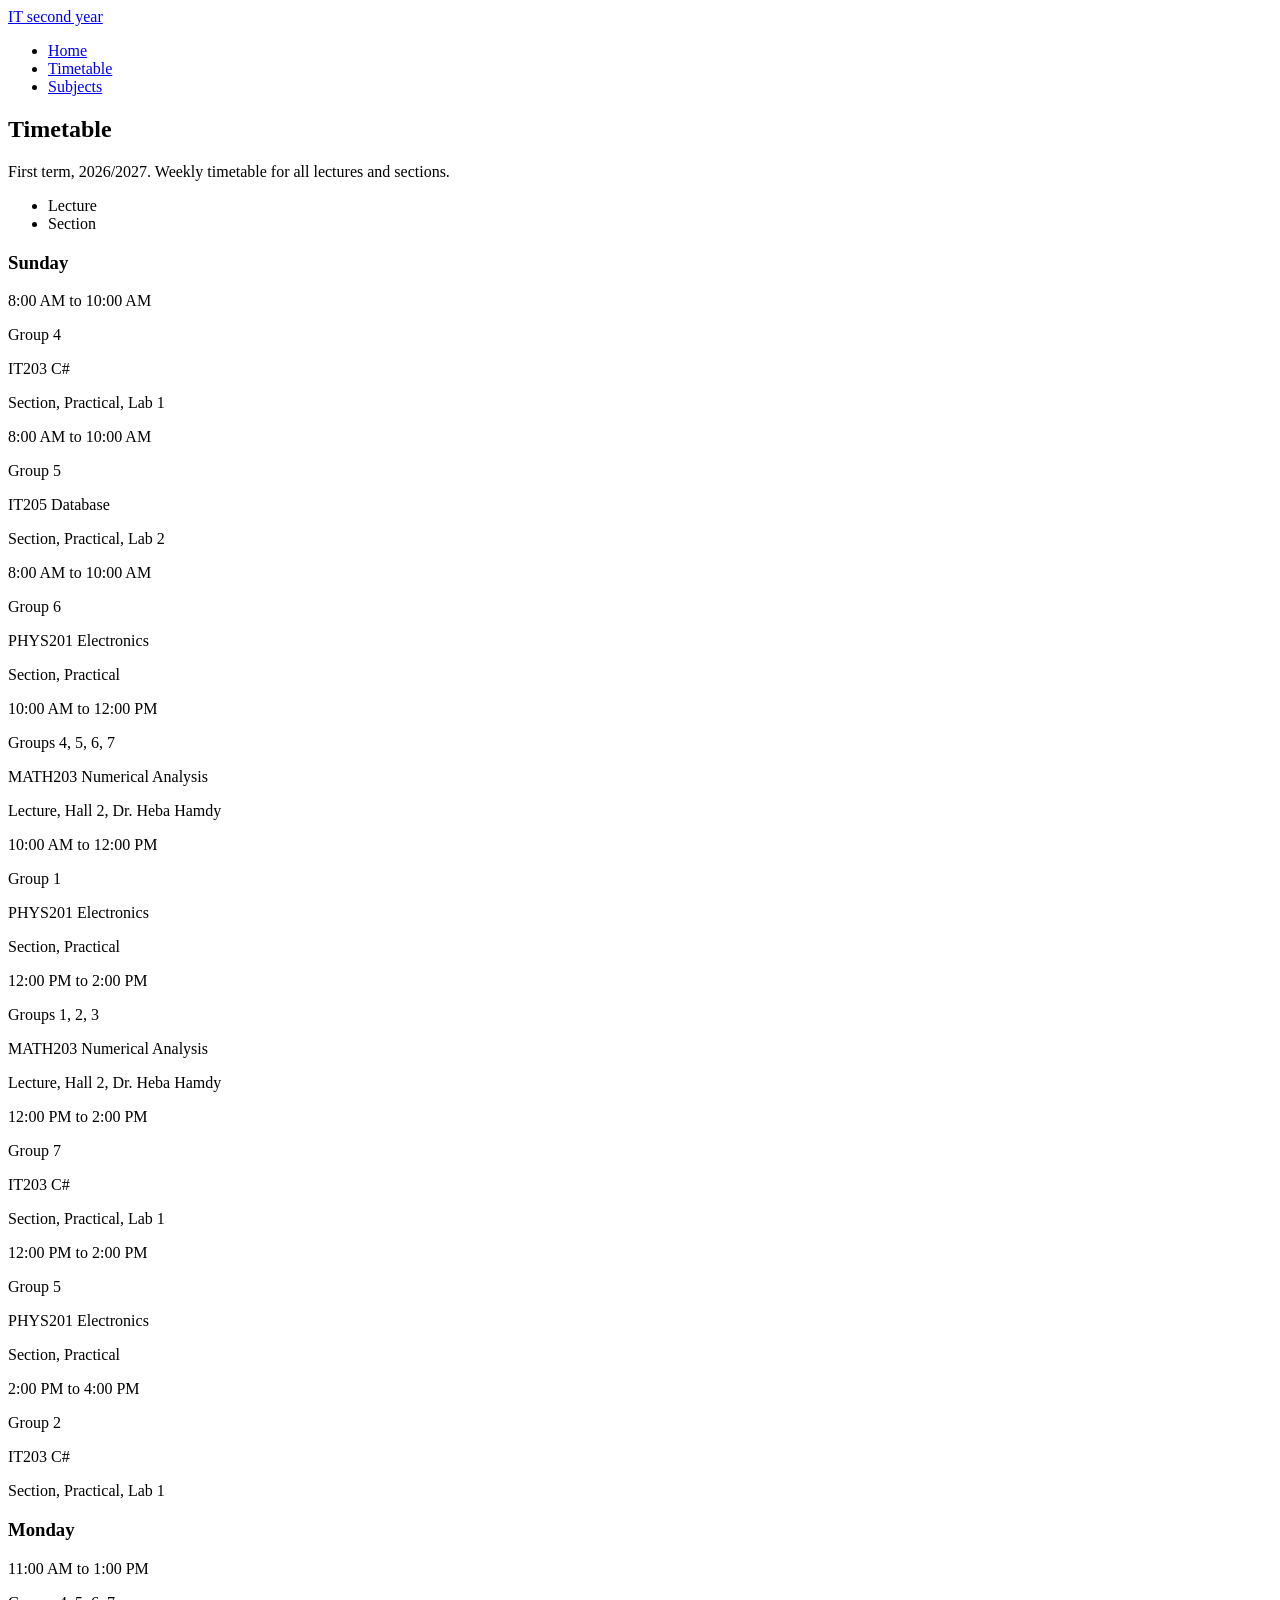
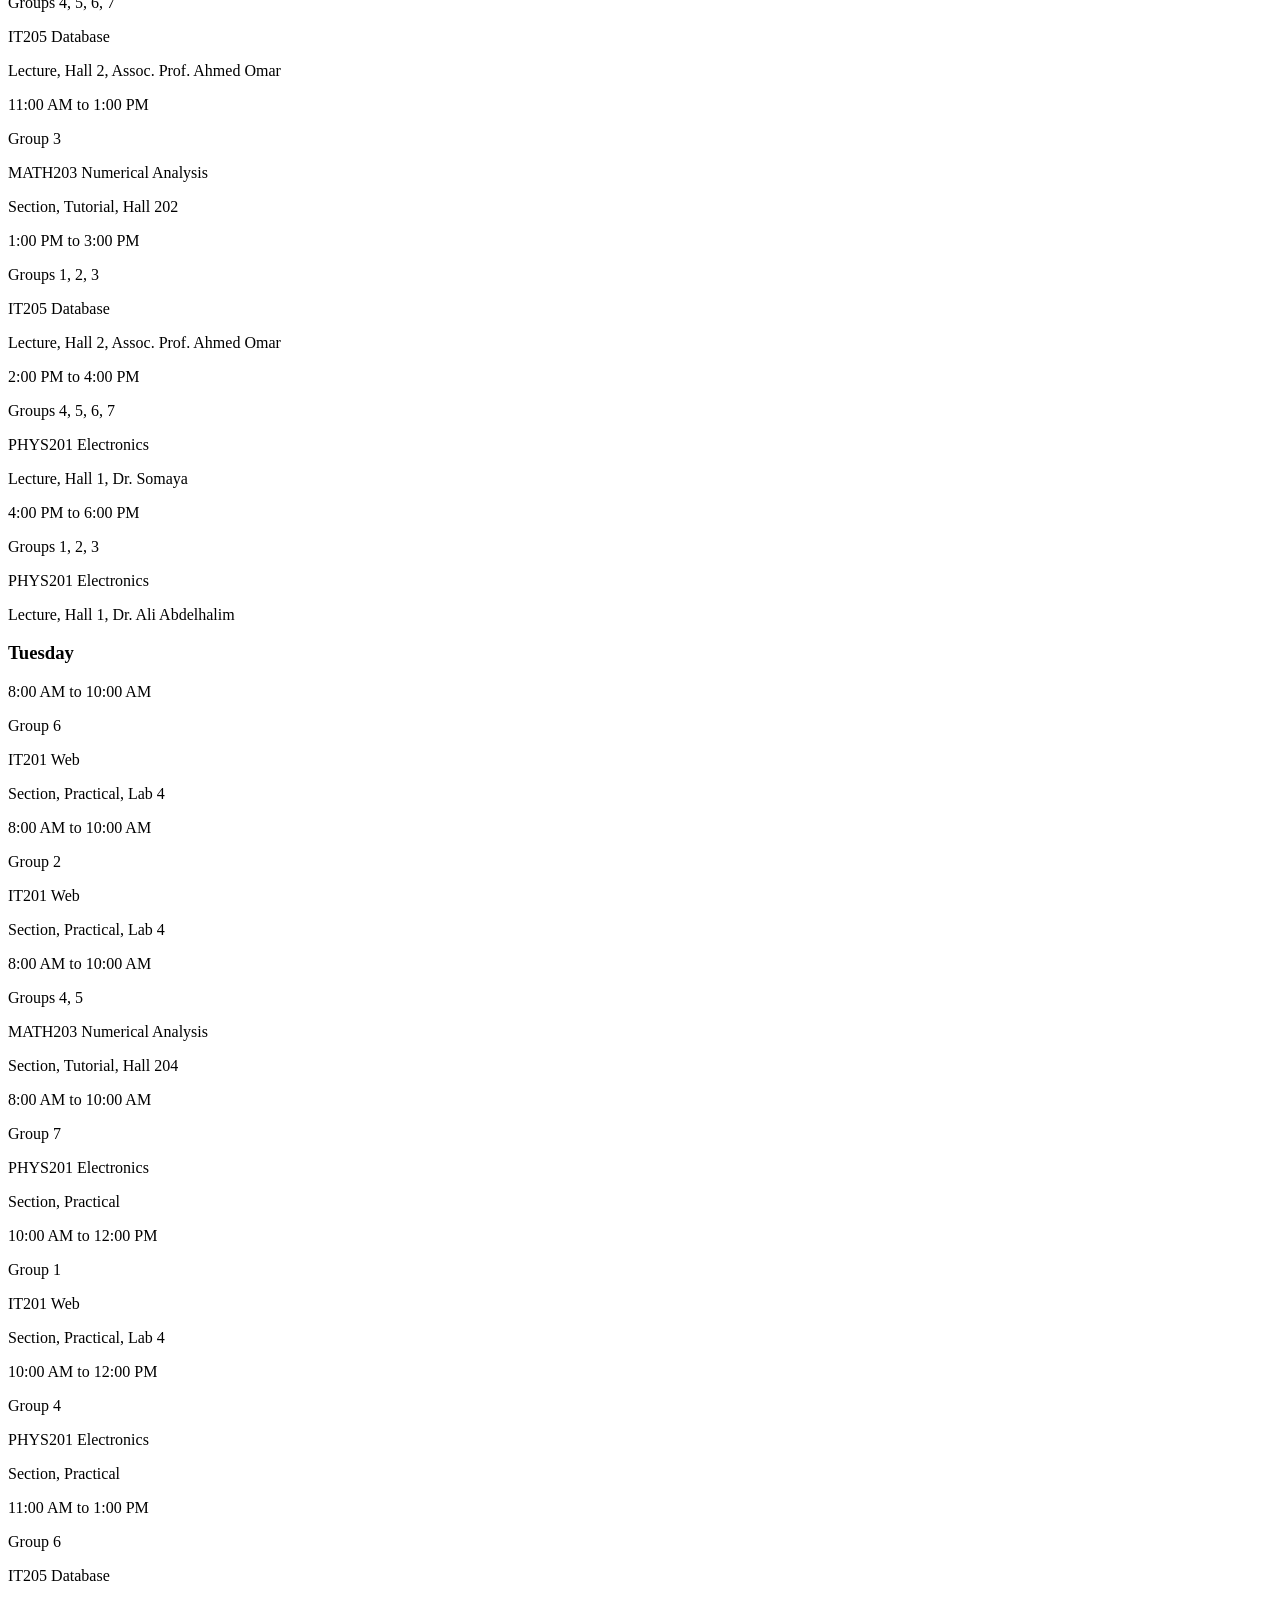
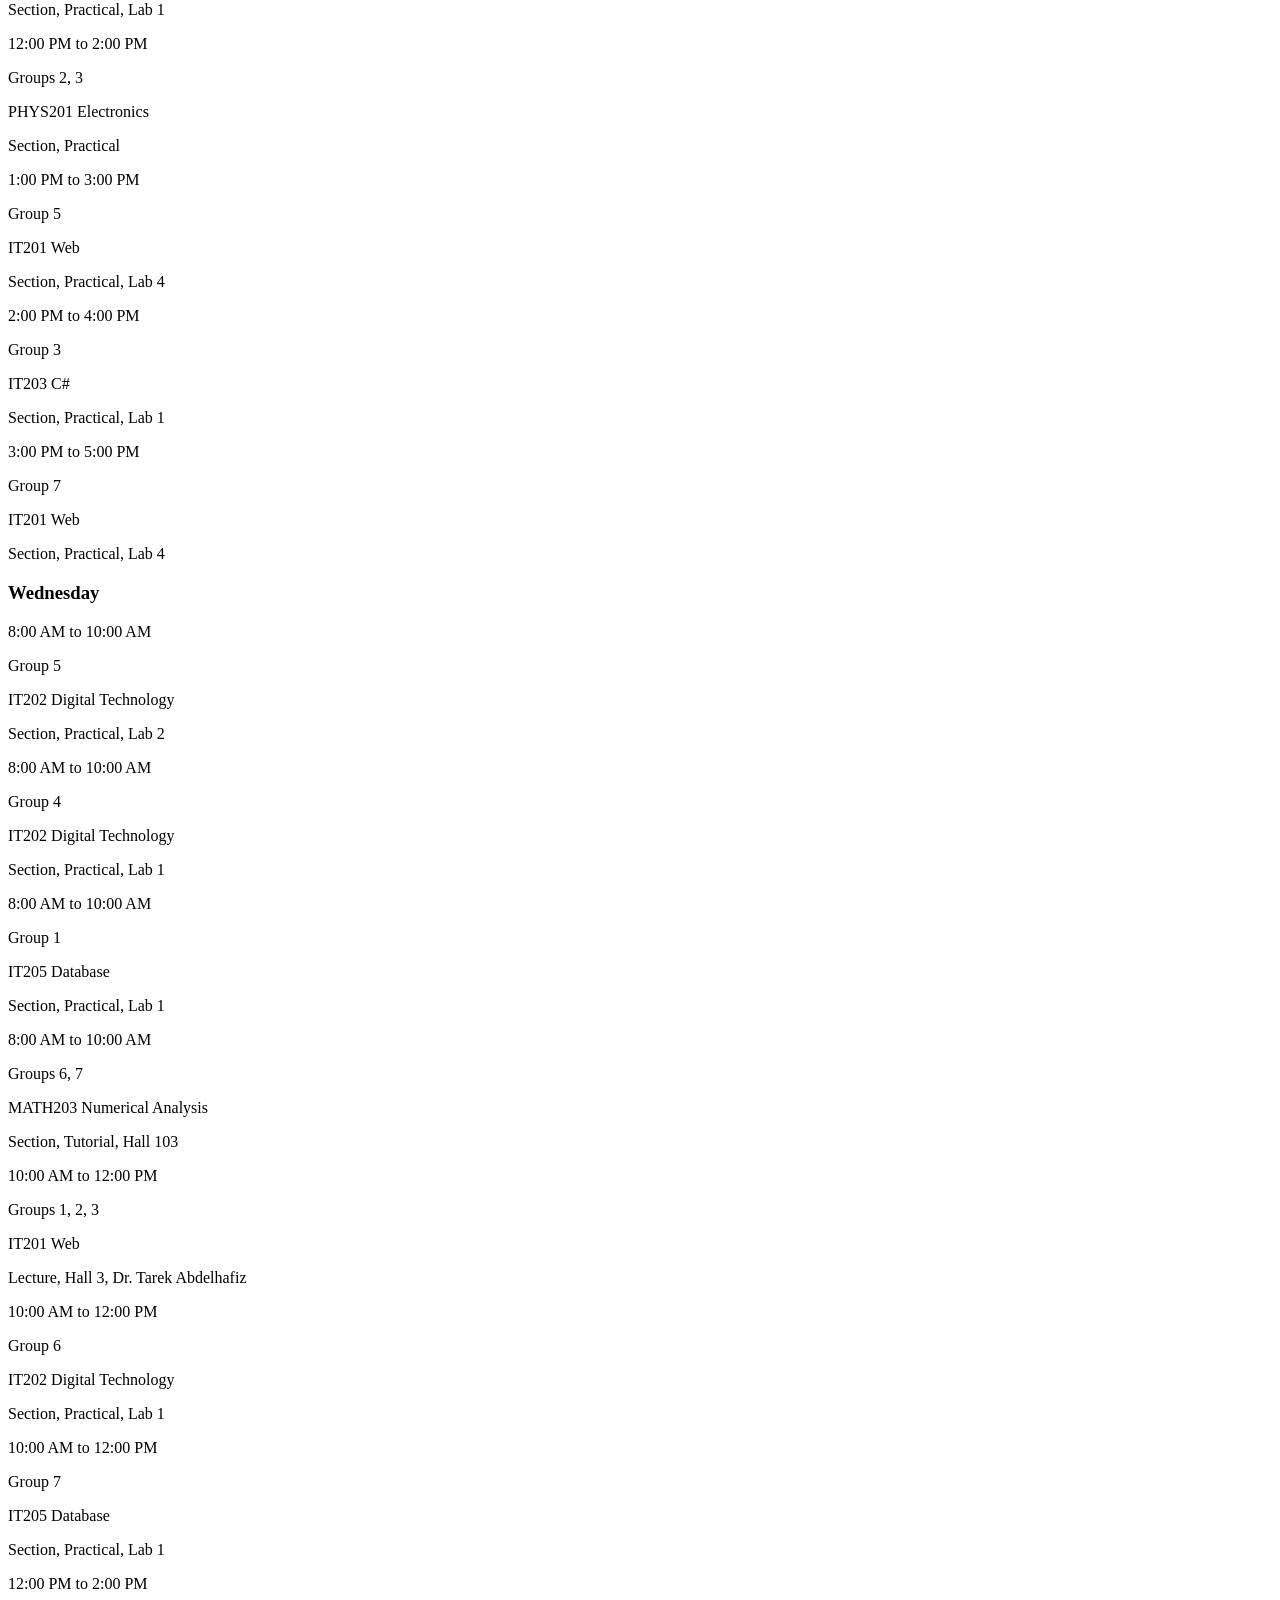
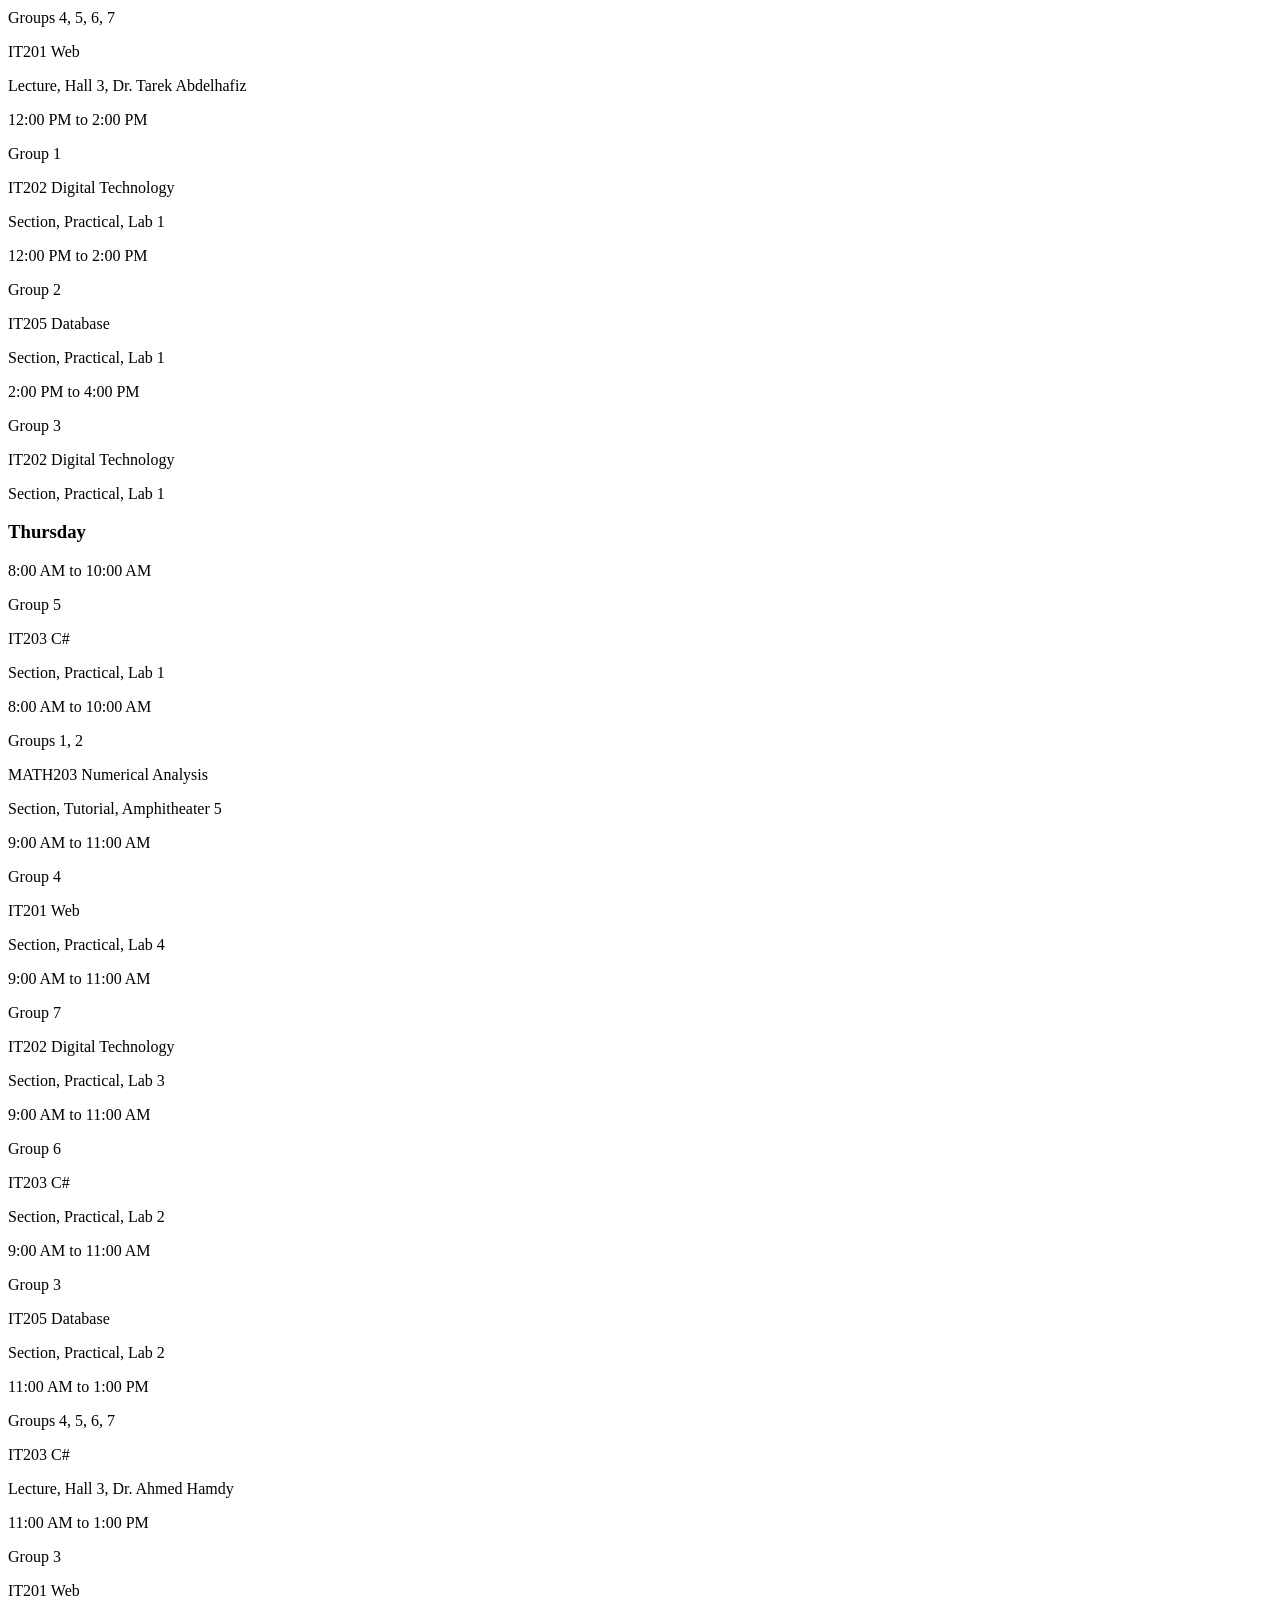
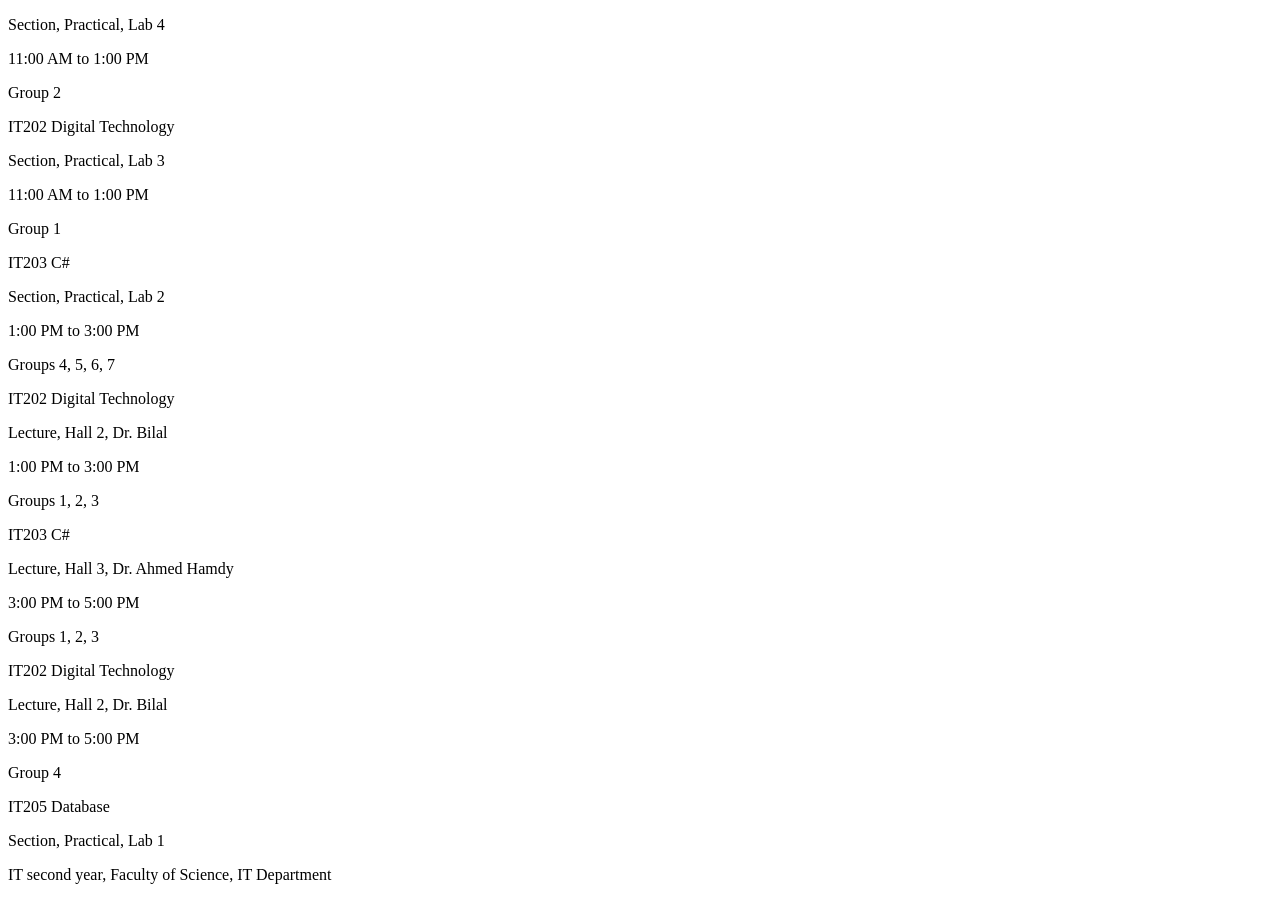
==== timetable.html @ 652604a3 "Add files via upload" ====
<!DOCTYPE html>
<html lang="en">

<head>
    <meta charset="UTF-8">
    <meta name="viewport" content="width=device-width, initial-scale=1.0">
    <title>Timetable | IT second year</title>

    <link rel="preconnect" href="https://fonts.googleapis.com">
    <link rel="preconnect" href="https://fonts.gstatic.com" crossorigin>
    <link href="https://fonts.googleapis.com/css2?family=Inter:wght@400;500&family=Poppins:wght@500;600&display=swap"
        rel="stylesheet">

    <link rel="stylesheet" href="css/style.css">
    <link rel="stylesheet" href="css/timetable.css">
</head>

<body>

    <header class="site-header">
        <div class="container header-inner">
            <a class="site-name" href="index.html">IT second year</a>
            <nav aria-label="Main">
                <ul class="nav-list">
                    <li><a href="index.html">Home</a></li>
                    <li><a href="timetable.html">Timetable</a></li>
                    <li><a href="index.html#subjects">Subjects</a></li>
                </ul>
            </nav>
        </div>
    </header>

    <main>

        <section class="section picker-section">
            <div class="container">
                <h1>Timetable</h1>
                <p>First term, 2026/2027. Weekly timetable for all lectures and sections.</p>

                <ul class="legend">
                    <li><span class="swatch kind-lecture"></span>Lecture</li>
                    <li><span class="swatch kind-section"></span>Section</li>
                </ul>
            </div>
        </section>

        <section class="section timetable-days">
            <div class="container">

                <div class="day">
                    <h3>Sunday</h3>
                    <div class="card-list">
                        <article class="class-card kind-section">
                            <div class="card-header">
                                <p class="card-time">8:00 AM to 10:00 AM</p>
                                <span class="card-group">Group 4</span>
                            </div>
                            <p class="card-title">IT203 C#</p>
                            <p class="card-meta">Section, Practical, Lab 1</p>
                        </article>
                        <article class="class-card kind-section">
                            <div class="card-header">
                                <p class="card-time">8:00 AM to 10:00 AM</p>
                                <span class="card-group">Group 5</span>
                            </div>
                            <p class="card-title">IT205 Database</p>
                            <p class="card-meta">Section, Practical, Lab 2</p>
                        </article>
                        <article class="class-card kind-section">
                            <div class="card-header">
                                <p class="card-time">8:00 AM to 10:00 AM</p>
                                <span class="card-group">Group 6</span>
                            </div>
                            <p class="card-title">PHYS201 Electronics</p>
                            <p class="card-meta">Section, Practical</p>
                        </article>
                        <article class="class-card kind-lecture">
                            <div class="card-header">
                                <p class="card-time">10:00 AM to 12:00 PM</p>
                                <span class="card-group">Groups 4, 5, 6, 7</span>
                            </div>
                            <p class="card-title">MATH203 Numerical Analysis</p>
                            <p class="card-meta">Lecture, Hall 2, Dr. Heba Hamdy</p>
                        </article>
                        <article class="class-card kind-section">
                            <div class="card-header">
                                <p class="card-time">10:00 AM to 12:00 PM</p>
                                <span class="card-group">Group 1</span>
                            </div>
                            <p class="card-title">PHYS201 Electronics</p>
                            <p class="card-meta">Section, Practical</p>
                        </article>
                        <article class="class-card kind-lecture">
                            <div class="card-header">
                                <p class="card-time">12:00 PM to 2:00 PM</p>
                                <span class="card-group">Groups 1, 2, 3</span>
                            </div>
                            <p class="card-title">MATH203 Numerical Analysis</p>
                            <p class="card-meta">Lecture, Hall 2, Dr. Heba Hamdy</p>
                        </article>
                        <article class="class-card kind-section">
                            <div class="card-header">
                                <p class="card-time">12:00 PM to 2:00 PM</p>
                                <span class="card-group">Group 7</span>
                            </div>
                            <p class="card-title">IT203 C#</p>
                            <p class="card-meta">Section, Practical, Lab 1</p>
                        </article>
                        <article class="class-card kind-section">
                            <div class="card-header">
                                <p class="card-time">12:00 PM to 2:00 PM</p>
                                <span class="card-group">Group 5</span>
                            </div>
                            <p class="card-title">PHYS201 Electronics</p>
                            <p class="card-meta">Section, Practical</p>
                        </article>
                        <article class="class-card kind-section">
                            <div class="card-header">
                                <p class="card-time">2:00 PM to 4:00 PM</p>
                                <span class="card-group">Group 2</span>
                            </div>
                            <p class="card-title">IT203 C#</p>
                            <p class="card-meta">Section, Practical, Lab 1</p>
                        </article>
                    </div>
                </div>

                <div class="day">
                    <h3>Monday</h3>
                    <div class="card-list">
                        <article class="class-card kind-lecture">
                            <div class="card-header">
                                <p class="card-time">11:00 AM to 1:00 PM</p>
                                <span class="card-group">Groups 4, 5, 6, 7</span>
                            </div>
                            <p class="card-title">IT205 Database</p>
                            <p class="card-meta">Lecture, Hall 2, Assoc. Prof. Ahmed Omar</p>
                        </article>
                        <article class="class-card kind-section">
                            <div class="card-header">
                                <p class="card-time">11:00 AM to 1:00 PM</p>
                                <span class="card-group">Group 3</span>
                            </div>
                            <p class="card-title">MATH203 Numerical Analysis</p>
                            <p class="card-meta">Section, Tutorial, Hall 202</p>
                        </article>
                        <article class="class-card kind-lecture">
                            <div class="card-header">
                                <p class="card-time">1:00 PM to 3:00 PM</p>
                                <span class="card-group">Groups 1, 2, 3</span>
                            </div>
                            <p class="card-title">IT205 Database</p>
                            <p class="card-meta">Lecture, Hall 2, Assoc. Prof. Ahmed Omar</p>
                        </article>
                        <article class="class-card kind-lecture">
                            <div class="card-header">
                                <p class="card-time">2:00 PM to 4:00 PM</p>
                                <span class="card-group">Groups 4, 5, 6, 7</span>
                            </div>
                            <p class="card-title">PHYS201 Electronics</p>
                            <p class="card-meta">Lecture, Hall 1, Dr. Somaya</p>
                        </article>
                        <article class="class-card kind-lecture">
                            <div class="card-header">
                                <p class="card-time">4:00 PM to 6:00 PM</p>
                                <span class="card-group">Groups 1, 2, 3</span>
                            </div>
                            <p class="card-title">PHYS201 Electronics</p>
                            <p class="card-meta">Lecture, Hall 1, Dr. Ali Abdelhalim</p>
                        </article>
                    </div>
                </div>

                <div class="day">
                    <h3>Tuesday</h3>
                    <div class="card-list">
                        <article class="class-card kind-section">
                            <div class="card-header">
                                <p class="card-time">8:00 AM to 10:00 AM</p>
                                <span class="card-group">Group 6</span>
                            </div>
                            <p class="card-title">IT201 Web</p>
                            <p class="card-meta">Section, Practical, Lab 4</p>
                        </article>
                        <article class="class-card kind-section">
                            <div class="card-header">
                                <p class="card-time">8:00 AM to 10:00 AM</p>
                                <span class="card-group">Group 2</span>
                            </div>
                            <p class="card-title">IT201 Web</p>
                            <p class="card-meta">Section, Practical, Lab 4</p>
                        </article>
                        <article class="class-card kind-section">
                            <div class="card-header">
                                <p class="card-time">8:00 AM to 10:00 AM</p>
                                <span class="card-group">Groups 4, 5</span>
                            </div>
                            <p class="card-title">MATH203 Numerical Analysis</p>
                            <p class="card-meta">Section, Tutorial, Hall 204</p>
                        </article>
                        <article class="class-card kind-section">
                            <div class="card-header">
                                <p class="card-time">8:00 AM to 10:00 AM</p>
                                <span class="card-group">Group 7</span>
                            </div>
                            <p class="card-title">PHYS201 Electronics</p>
                            <p class="card-meta">Section, Practical</p>
                        </article>
                        <article class="class-card kind-section">
                            <div class="card-header">
                                <p class="card-time">10:00 AM to 12:00 PM</p>
                                <span class="card-group">Group 1</span>
                            </div>
                            <p class="card-title">IT201 Web</p>
                            <p class="card-meta">Section, Practical, Lab 4</p>
                        </article>
                        <article class="class-card kind-section">
                            <div class="card-header">
                                <p class="card-time">10:00 AM to 12:00 PM</p>
                                <span class="card-group">Group 4</span>
                            </div>
                            <p class="card-title">PHYS201 Electronics</p>
                            <p class="card-meta">Section, Practical</p>
                        </article>
                        <article class="class-card kind-section">
                            <div class="card-header">
                                <p class="card-time">11:00 AM to 1:00 PM</p>
                                <span class="card-group">Group 6</span>
                            </div>
                            <p class="card-title">IT205 Database</p>
                            <p class="card-meta">Section, Practical, Lab 1</p>
                        </article>
                        <article class="class-card kind-section">
                            <div class="card-header">
                                <p class="card-time">12:00 PM to 2:00 PM</p>
                                <span class="card-group">Groups 2, 3</span>
                            </div>
                            <p class="card-title">PHYS201 Electronics</p>
                            <p class="card-meta">Section, Practical</p>
                        </article>
                        <article class="class-card kind-section">
                            <div class="card-header">
                                <p class="card-time">1:00 PM to 3:00 PM</p>
                                <span class="card-group">Group 5</span>
                            </div>
                            <p class="card-title">IT201 Web</p>
                            <p class="card-meta">Section, Practical, Lab 4</p>
                        </article>
                        <article class="class-card kind-section">
                            <div class="card-header">
                                <p class="card-time">2:00 PM to 4:00 PM</p>
                                <span class="card-group">Group 3</span>
                            </div>
                            <p class="card-title">IT203 C#</p>
                            <p class="card-meta">Section, Practical, Lab 1</p>
                        </article>
                        <article class="class-card kind-section">
                            <div class="card-header">
                                <p class="card-time">3:00 PM to 5:00 PM</p>
                                <span class="card-group">Group 7</span>
                            </div>
                            <p class="card-title">IT201 Web</p>
                            <p class="card-meta">Section, Practical, Lab 4</p>
                        </article>
                    </div>
                </div>

                <div class="day">
                    <h3>Wednesday</h3>
                    <div class="card-list">
                        <article class="class-card kind-section">
                            <div class="card-header">
                                <p class="card-time">8:00 AM to 10:00 AM</p>
                                <span class="card-group">Group 5</span>
                            </div>
                            <p class="card-title">IT202 Digital Technology</p>
                            <p class="card-meta">Section, Practical, Lab 2</p>
                        </article>
                        <article class="class-card kind-section">
                            <div class="card-header">
                                <p class="card-time">8:00 AM to 10:00 AM</p>
                                <span class="card-group">Group 4</span>
                            </div>
                            <p class="card-title">IT202 Digital Technology</p>
                            <p class="card-meta">Section, Practical, Lab 1</p>
                        </article>
                        <article class="class-card kind-section">
                            <div class="card-header">
                                <p class="card-time">8:00 AM to 10:00 AM</p>
                                <span class="card-group">Group 1</span>
                            </div>
                            <p class="card-title">IT205 Database</p>
                            <p class="card-meta">Section, Practical, Lab 1</p>
                        </article>
                        <article class="class-card kind-section">
                            <div class="card-header">
                                <p class="card-time">8:00 AM to 10:00 AM</p>
                                <span class="card-group">Groups 6, 7</span>
                            </div>
                            <p class="card-title">MATH203 Numerical Analysis</p>
                            <p class="card-meta">Section, Tutorial, Hall 103</p>
                        </article>
                        <article class="class-card kind-lecture">
                            <div class="card-header">
                                <p class="card-time">10:00 AM to 12:00 PM</p>
                                <span class="card-group">Groups 1, 2, 3</span>
                            </div>
                            <p class="card-title">IT201 Web</p>
                            <p class="card-meta">Lecture, Hall 3, Dr. Tarek Abdelhafiz</p>
                        </article>
                        <article class="class-card kind-section">
                            <div class="card-header">
                                <p class="card-time">10:00 AM to 12:00 PM</p>
                                <span class="card-group">Group 6</span>
                            </div>
                            <p class="card-title">IT202 Digital Technology</p>
                            <p class="card-meta">Section, Practical, Lab 1</p>
                        </article>
                        <article class="class-card kind-section">
                            <div class="card-header">
                                <p class="card-time">10:00 AM to 12:00 PM</p>
                                <span class="card-group">Group 7</span>
                            </div>
                            <p class="card-title">IT205 Database</p>
                            <p class="card-meta">Section, Practical, Lab 1</p>
                        </article>
                        <article class="class-card kind-lecture">
                            <div class="card-header">
                                <p class="card-time">12:00 PM to 2:00 PM</p>
                                <span class="card-group">Groups 4, 5, 6, 7</span>
                            </div>
                            <p class="card-title">IT201 Web</p>
                            <p class="card-meta">Lecture, Hall 3, Dr. Tarek Abdelhafiz</p>
                        </article>
                        <article class="class-card kind-section">
                            <div class="card-header">
                                <p class="card-time">12:00 PM to 2:00 PM</p>
                                <span class="card-group">Group 1</span>
                            </div>
                            <p class="card-title">IT202 Digital Technology</p>
                            <p class="card-meta">Section, Practical, Lab 1</p>
                        </article>
                        <article class="class-card kind-section">
                            <div class="card-header">
                                <p class="card-time">12:00 PM to 2:00 PM</p>
                                <span class="card-group">Group 2</span>
                            </div>
                            <p class="card-title">IT205 Database</p>
                            <p class="card-meta">Section, Practical, Lab 1</p>
                        </article>
                        <article class="class-card kind-section">
                            <div class="card-header">
                                <p class="card-time">2:00 PM to 4:00 PM</p>
                                <span class="card-group">Group 3</span>
                            </div>
                            <p class="card-title">IT202 Digital Technology</p>
                            <p class="card-meta">Section, Practical, Lab 1</p>
                        </article>
                    </div>
                </div>

                <div class="day">
                    <h3>Thursday</h3>
                    <div class="card-list">
                        <article class="class-card kind-section">
                            <div class="card-header">
                                <p class="card-time">8:00 AM to 10:00 AM</p>
                                <span class="card-group">Group 5</span>
                            </div>
                            <p class="card-title">IT203 C#</p>
                            <p class="card-meta">Section, Practical, Lab 1</p>
                        </article>
                        <article class="class-card kind-section">
                            <div class="card-header">
                                <p class="card-time">8:00 AM to 10:00 AM</p>
                                <span class="card-group">Groups 1, 2</span>
                            </div>
                            <p class="card-title">MATH203 Numerical Analysis</p>
                            <p class="card-meta">Section, Tutorial, Amphitheater 5</p>
                        </article>
                        <article class="class-card kind-section">
                            <div class="card-header">
                                <p class="card-time">9:00 AM to 11:00 AM</p>
                                <span class="card-group">Group 4</span>
                            </div>
                            <p class="card-title">IT201 Web</p>
                            <p class="card-meta">Section, Practical, Lab 4</p>
                        </article>
                        <article class="class-card kind-section">
                            <div class="card-header">
                                <p class="card-time">9:00 AM to 11:00 AM</p>
                                <span class="card-group">Group 7</span>
                            </div>
                            <p class="card-title">IT202 Digital Technology</p>
                            <p class="card-meta">Section, Practical, Lab 3</p>
                        </article>
                        <article class="class-card kind-section">
                            <div class="card-header">
                                <p class="card-time">9:00 AM to 11:00 AM</p>
                                <span class="card-group">Group 6</span>
                            </div>
                            <p class="card-title">IT203 C#</p>
                            <p class="card-meta">Section, Practical, Lab 2</p>
                        </article>
                        <article class="class-card kind-section">
                            <div class="card-header">
                                <p class="card-time">9:00 AM to 11:00 AM</p>
                                <span class="card-group">Group 3</span>
                            </div>
                            <p class="card-title">IT205 Database</p>
                            <p class="card-meta">Section, Practical, Lab 2</p>
                        </article>
                        <article class="class-card kind-lecture">
                            <div class="card-header">
                                <p class="card-time">11:00 AM to 1:00 PM</p>
                                <span class="card-group">Groups 4, 5, 6, 7</span>
                            </div>
                            <p class="card-title">IT203 C#</p>
                            <p class="card-meta">Lecture, Hall 3, Dr. Ahmed Hamdy</p>
                        </article>
                        <article class="class-card kind-section">
                            <div class="card-header">
                                <p class="card-time">11:00 AM to 1:00 PM</p>
                                <span class="card-group">Group 3</span>
                            </div>
                            <p class="card-title">IT201 Web</p>
                            <p class="card-meta">Section, Practical, Lab 4</p>
                        </article>
                        <article class="class-card kind-section">
                            <div class="card-header">
                                <p class="card-time">11:00 AM to 1:00 PM</p>
                                <span class="card-group">Group 2</span>
                            </div>
                            <p class="card-title">IT202 Digital Technology</p>
                            <p class="card-meta">Section, Practical, Lab 3</p>
                        </article>
                        <article class="class-card kind-section">
                            <div class="card-header">
                                <p class="card-time">11:00 AM to 1:00 PM</p>
                                <span class="card-group">Group 1</span>
                            </div>
                            <p class="card-title">IT203 C#</p>
                            <p class="card-meta">Section, Practical, Lab 2</p>
                        </article>
                        <article class="class-card kind-lecture">
                            <div class="card-header">
                                <p class="card-time">1:00 PM to 3:00 PM</p>
                                <span class="card-group">Groups 4, 5, 6, 7</span>
                            </div>
                            <p class="card-title">IT202 Digital Technology</p>
                            <p class="card-meta">Lecture, Hall 2, Dr. Bilal</p>
                        </article>
                        <article class="class-card kind-lecture">
                            <div class="card-header">
                                <p class="card-time">1:00 PM to 3:00 PM</p>
                                <span class="card-group">Groups 1, 2, 3</span>
                            </div>
                            <p class="card-title">IT203 C#</p>
                            <p class="card-meta">Lecture, Hall 3, Dr. Ahmed Hamdy</p>
                        </article>
                        <article class="class-card kind-lecture">
                            <div class="card-header">
                                <p class="card-time">3:00 PM to 5:00 PM</p>
                                <span class="card-group">Groups 1, 2, 3</span>
                            </div>
                            <p class="card-title">IT202 Digital Technology</p>
                            <p class="card-meta">Lecture, Hall 2, Dr. Bilal</p>
                        </article>
                        <article class="class-card kind-section">
                            <div class="card-header">
                                <p class="card-time">3:00 PM to 5:00 PM</p>
                                <span class="card-group">Group 4</span>
                            </div>
                            <p class="card-title">IT205 Database</p>
                            <p class="card-meta">Section, Practical, Lab 1</p>
                        </article>
                    </div>
                </div>
            </div>
        </section>

    </main>

    <footer class="site-footer">
        <div class="container">
            <p>IT second year, Faculty of Science, IT Department</p>
        </div>
    </footer>

</body>

</html>
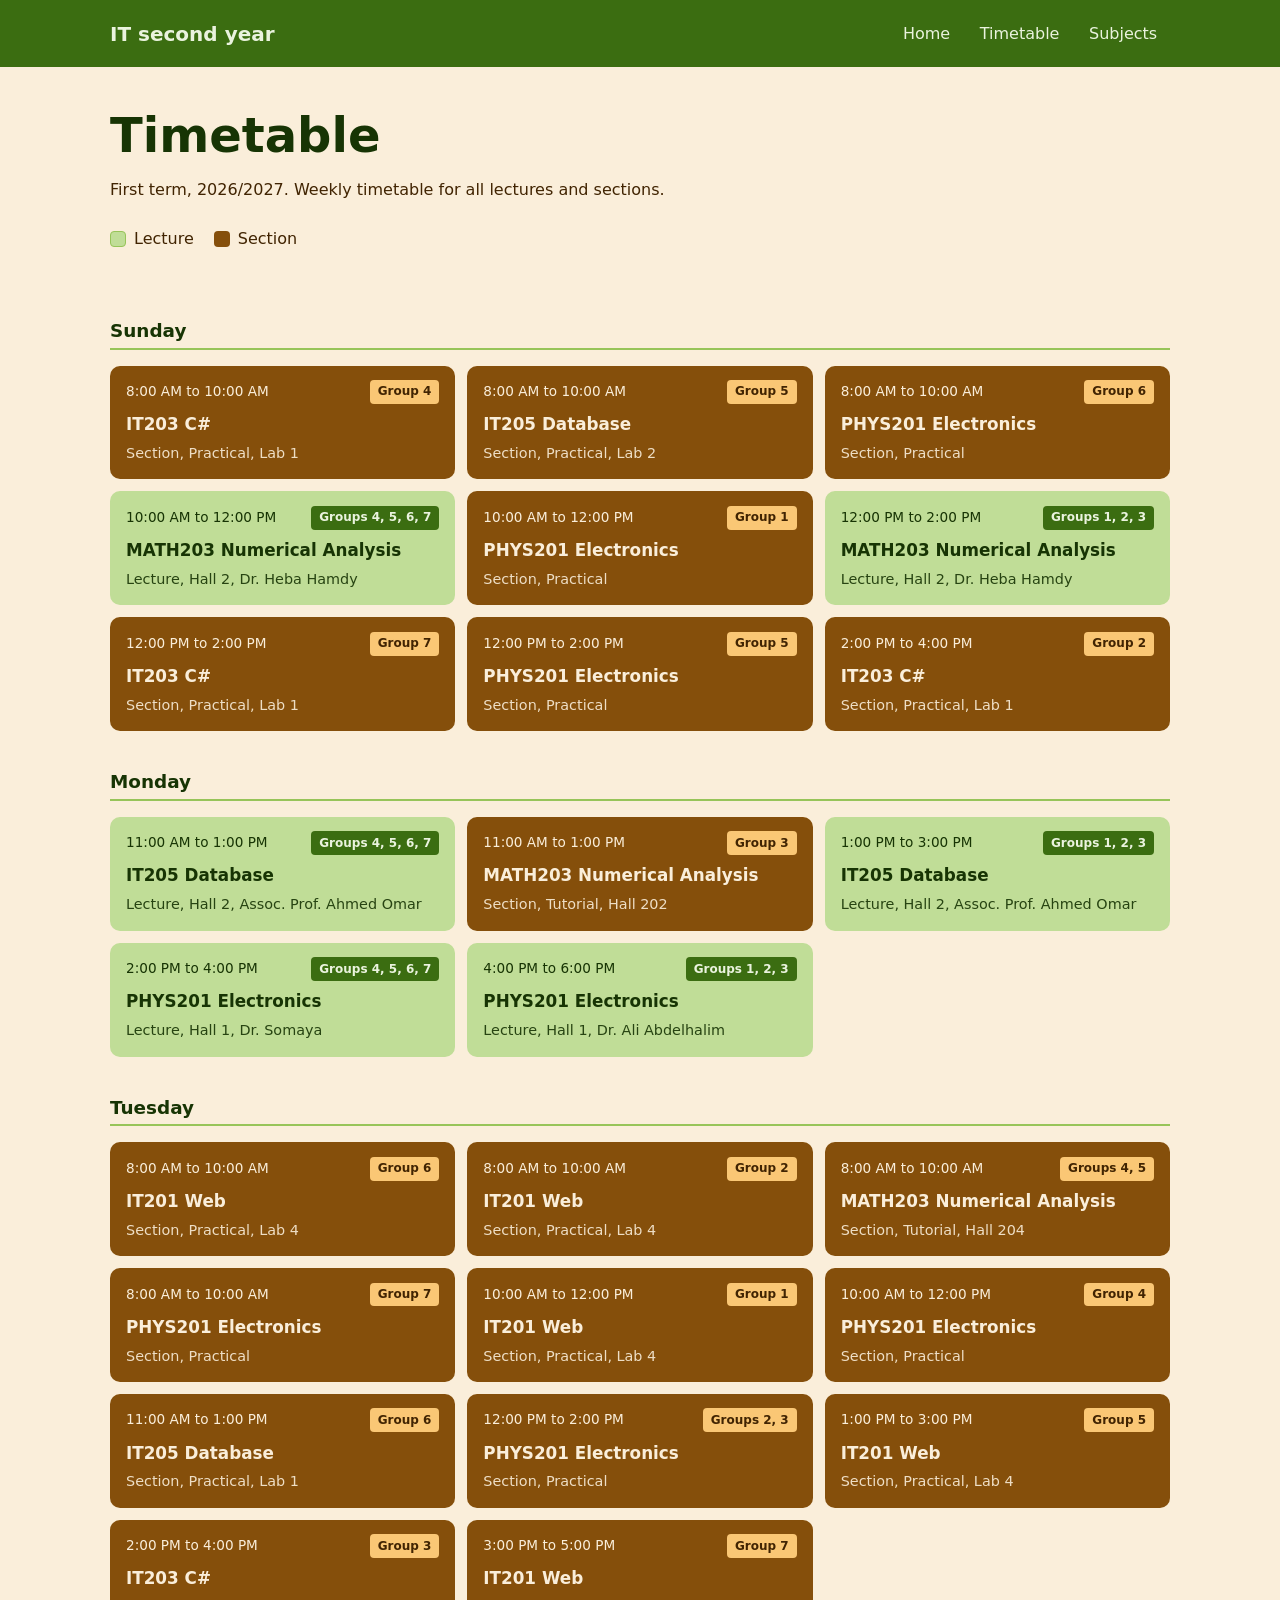
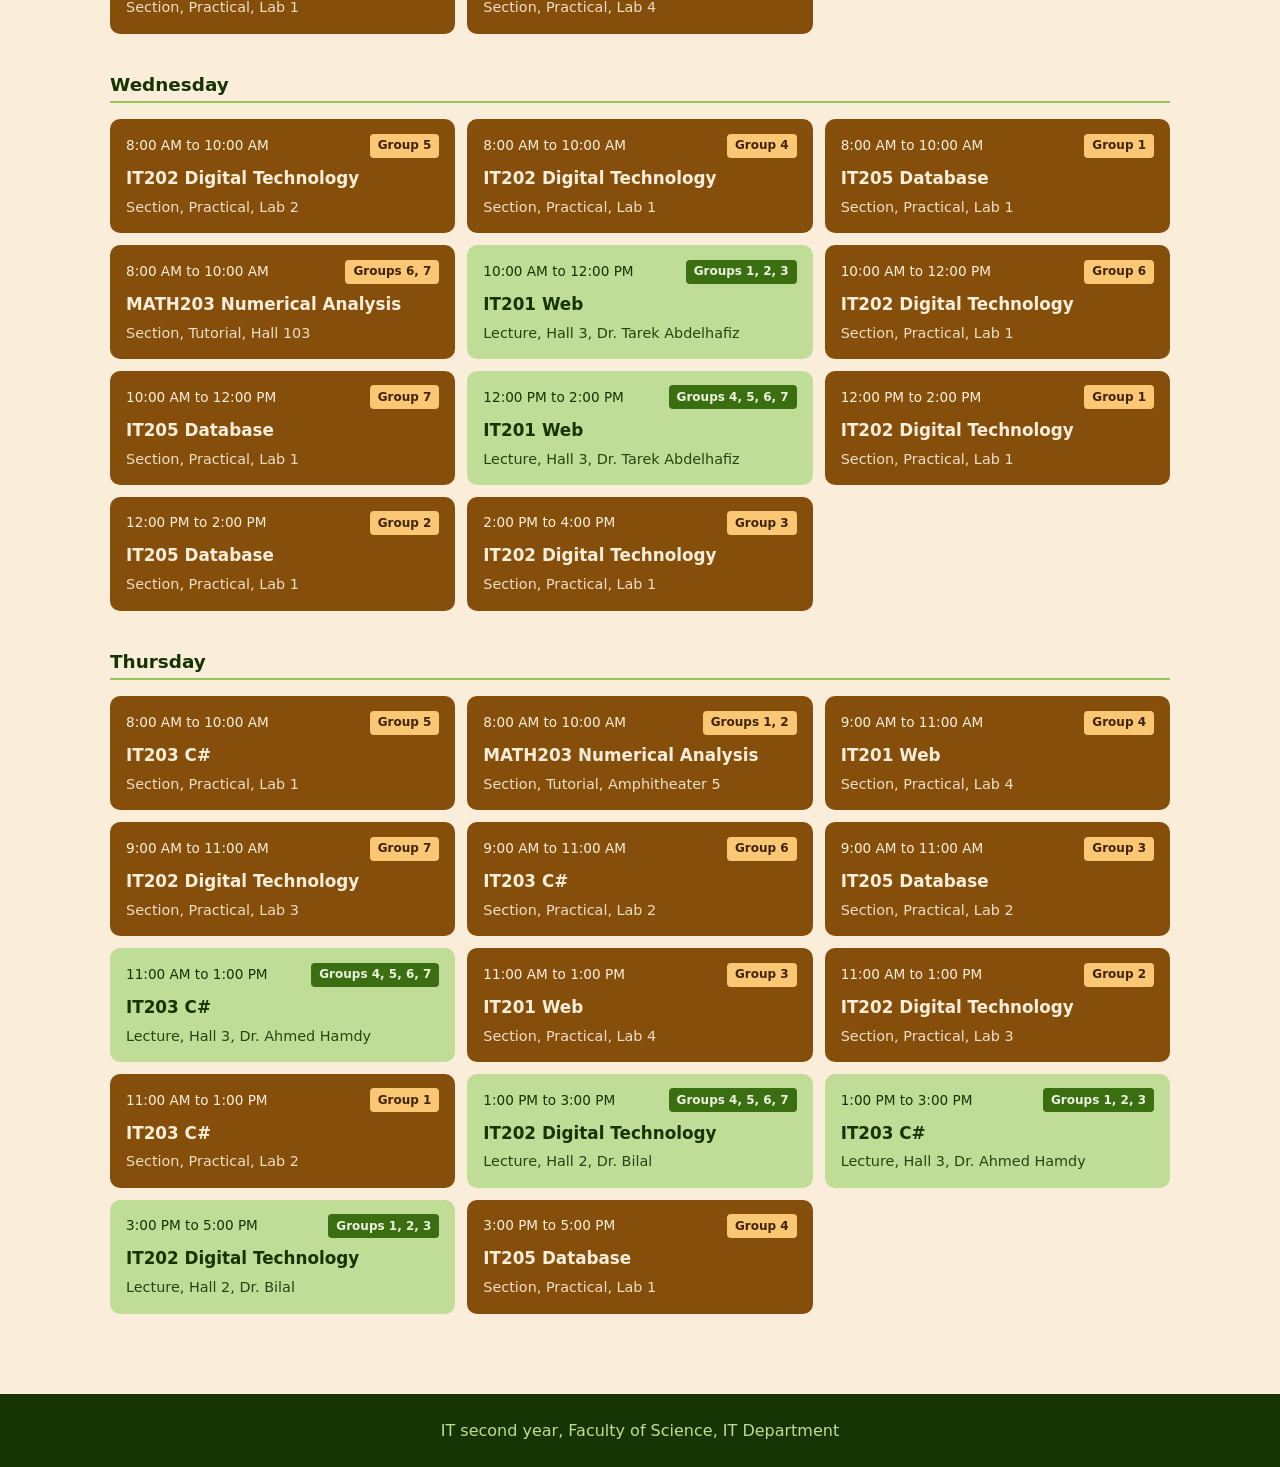
==== commit 3328409f: "Update stylesheet links to use uppercase 'CSS'" ====
--- a/timetable.html
+++ b/timetable.html
@@ -11,8 +11,8 @@
     <link href="https://fonts.googleapis.com/css2?family=Inter:wght@400;500&family=Poppins:wght@500;600&display=swap"
         rel="stylesheet">
 
-    <link rel="stylesheet" href="css/style.css">
-    <link rel="stylesheet" href="css/timetable.css">
+    <link rel="stylesheet" href="CSS/style.css">
+    <link rel="stylesheet" href="CSS/timetable.css">
 </head>
 
 <body>
@@ -489,4 +489,4 @@
 
 </body>
 
-</html>+</html>
--- a/CSS/style.css
+++ b/CSS/style.css
@@ -0,0 +1,289 @@
+/* =====================================================
+   IT second year - global styles
+   Every page of the site loads this file.
+   ===================================================== */
+
+
+/* 1. Design tokens
+   Colors and fonts are defined once here, with names.
+   To change a color for the whole site, change it here only. */
+:root {
+    /* Green scale (light to dark) */
+    --green-50: #EAF3DE;
+    --green-100: #C0DD97;
+    --green-200: #97C459;
+    --green-400: #639922;
+    --green-600: #3B6D11;
+    --green-800: #27500A;
+    --green-900: #173404;
+
+    /* Brown scale (light to dark) */
+    --brown-50: #FAEEDA;
+    --brown-100: #FAC775;
+    --brown-200: #EF9F27;
+    --brown-400: #BA7517;
+    --brown-600: #854F0B;
+    --brown-800: #633806;
+    --brown-900: #412402;
+
+    /* Roles: which color is used for what */
+    --color-page: var(--brown-50);
+    --color-text: var(--brown-900);
+    --color-heading: var(--green-900);
+    --color-header: var(--green-600);
+    --color-header-text: var(--green-50);
+    --color-footer: var(--green-900);
+    --color-footer-text: var(--green-100);
+    --color-lecture: var(--green-100);
+    --color-lecture-text: var(--green-900);
+    --color-section: var(--brown-600);
+    --color-section-text: var(--brown-50);
+
+    /* Fonts */
+    --font-heading: 'Poppins', system-ui, sans-serif;
+    --font-body: 'Inter', system-ui, sans-serif;
+
+    /* Sizes */
+    --radius: 10px;
+    --page-width: 1100px;
+}
+
+
+/* 2. Base styles */
+*,
+*::before,
+*::after {
+    box-sizing: border-box;
+}
+
+html{
+    scroll-behavior: smooth;
+}
+body {
+    margin: 0;
+    min-height: 100vh;
+    display: flex;
+    flex-direction: column;
+    font-family: var(--font-body);
+    font-size: 1rem;
+    line-height: 1.6;
+    color: var(--color-text);
+    background: var(--color-page);
+}
+
+main {
+    flex: 1;
+}
+
+/* Vertical spacing for each block of a page */
+.section {
+    padding-block: 2.5rem;
+}
+
+h1,
+h2,
+h3 {
+    margin: 0 0 0.75rem;
+    font-family: var(--font-heading);
+    font-weight: 600;
+    line-height: 1.2;
+    color: var(--color-heading);
+}
+
+h1 {
+    font-size: clamp(2rem, 5vw, 3rem);
+}
+
+h2 {
+    font-size: clamp(1.4rem, 3vw, 1.8rem);
+}
+
+h3 {
+    font-size: 1.15rem;
+}
+
+p {
+    margin: 0 0 1rem;
+    max-width: 65ch;
+}
+
+a {
+    color: var(--green-600);
+}
+
+:focus-visible {
+    outline: 3px solid var(--brown-200);
+    outline-offset: 2px;
+}
+
+
+/* 3. Layout helper: keeps content centered and not too wide */
+.container {
+    width: 100%;
+    max-width: var(--page-width);
+    margin-inline: auto;
+    padding-inline: 1.25rem;
+}
+
+
+/* 4. Header and navigation */
+.site-header {
+    position: sticky;
+    top: 0;
+    z-index: 10;
+    background: var(--color-header);
+    color: var(--color-header-text);
+}
+
+.header-inner {
+    display: flex;
+    flex-wrap: wrap;
+    align-items: center;
+    justify-content: space-between;
+    gap: 0.5rem 1.5rem;
+    padding-block: 0.9rem;
+}
+
+.site-name {
+    font-family: var(--font-heading);
+    font-weight: 600;
+    font-size: 1.25rem;
+    color: var(--color-header-text);
+    text-decoration: none;
+}
+
+.nav-list {
+    display: flex;
+    flex-wrap: wrap;
+    gap: 0.25rem;
+    margin: 0;
+    padding: 0;
+    list-style: none;
+}
+
+.nav-list a {
+    display: block;
+    padding: 0.4rem 0.8rem;
+    border-radius: var(--radius);
+    color: var(--color-header-text);
+    text-decoration: none;
+    transition: background-color 0.2s;
+}
+
+.nav-list a:hover {
+    background: var(--green-800);
+}
+
+
+/* 5. Buttons */
+.btn {
+    display: inline-block;
+    padding: 0.7rem 1.3rem;
+    border-radius: var(--radius);
+    background: var(--color-section);
+    color: var(--color-section-text);
+    font-family: var(--font-heading);
+    font-weight: 500;
+    text-decoration: none;
+    transition: background-color 0.2s;
+}
+
+.btn:hover {
+    background: var(--brown-800);
+}
+
+.btn-green {
+    background: var(--green-600);
+    color: var(--green-50);
+}
+
+.btn-green:hover {
+    background: var(--green-800);
+}
+
+/* Puts buttons side by side with a gap, wraps on small screens */
+.button-row {
+    display: flex;
+    flex-wrap: wrap;
+    gap: 0.75rem;
+}
+
+
+/* 6. Footer */
+.site-footer {
+    padding-block: 1.5rem;
+    background: var(--color-footer);
+    color: var(--color-footer-text);
+    text-align: center;
+}
+
+.site-footer p {
+    margin: 0 auto;
+}
+
+
+/* 7. Respect people who turn off animations in their system */
+@media (prefers-reduced-motion: reduce) {
+    * {
+        transition: none !important;
+        animation: none !important;
+    }
+}
+
+
+/* 8. Subject detail pages */
+.back-link {
+    display: inline-flex;
+    align-items: center;
+    gap: 0.35rem;
+    margin-bottom: 1.25rem;
+    color: var(--green-600);
+    text-decoration: none;
+    font-weight: 500;
+    transition: color 0.2s;
+}
+
+.back-link:hover {
+    color: var(--green-800);
+    text-decoration: underline;
+}
+
+.subject-detail-card {
+    background: #ffffff;
+    border: 1px solid var(--green-100);
+    border-radius: var(--radius);
+    padding: 2rem;
+    box-shadow: 0 2px 10px rgba(0, 0, 0, 0.04);
+}
+
+.subject-code-badge {
+    display: inline-block;
+    padding: 0.25rem 0.65rem;
+    border-radius: 6px;
+    background: var(--green-600);
+    color: var(--green-50);
+    font-family: var(--font-heading);
+    font-weight: 600;
+    font-size: 0.9rem;
+    margin-bottom: 0.75rem;
+}
+
+.subject-meta-info {
+    margin: 1.25rem 0 1.5rem;
+    padding: 1rem;
+    background: var(--green-50);
+    border-radius: var(--radius);
+    border-left: 4px solid var(--green-600);
+}
+
+.subject-meta-info p {
+    margin: 0.35rem 0;
+    font-size: 0.95rem;
+}
+
+.btn-drive {
+    display: inline-flex;
+    align-items: center;
+    gap: 0.5rem;
+    font-size: 1rem;
+}
--- a/CSS/timetable.css
+++ b/CSS/timetable.css
@@ -0,0 +1,125 @@
+/* =====================================================
+   Timetable page styles (timetable.html only)
+   Loaded after style.css, so it can use the same variables.
+   All lectures and sections are displayed across the week.
+   ===================================================== */
+
+
+/* 1. Legend */
+.legend {
+    display: flex;
+    flex-wrap: wrap;
+    gap: 1.25rem;
+    margin: 1.5rem 0 1.25rem;
+    padding: 0;
+    list-style: none;
+}
+
+.legend li {
+    display: flex;
+    align-items: center;
+    gap: 0.5rem;
+}
+
+.swatch {
+    width: 1rem;
+    height: 1rem;
+    border-radius: 4px;
+}
+
+.swatch.kind-lecture {
+    background: var(--color-lecture);
+    border: 1px solid var(--green-200);
+}
+
+.swatch.kind-section {
+    background: var(--color-section);
+}
+
+
+/* 2. Days and cards */
+.picker-section {
+    padding-bottom: 0.5rem;
+}
+
+.timetable-days {
+    display: block;
+}
+
+.day {
+    margin-bottom: 2.5rem;
+}
+
+.day h3 {
+    margin-bottom: 1rem;
+    padding-bottom: 0.35rem;
+    border-bottom: 2px solid var(--green-200);
+}
+
+.card-list {
+    display: grid;
+    grid-template-columns: repeat(auto-fill, minmax(260px, 1fr));
+    gap: 0.75rem;
+}
+
+.class-card {
+    display: flex;
+    flex-direction: column;
+    padding: 0.9rem 1rem;
+    border-radius: var(--radius);
+}
+
+.class-card.kind-lecture {
+    background: var(--color-lecture);
+    color: var(--color-lecture-text);
+}
+
+.class-card.kind-section {
+    background: var(--color-section);
+    color: var(--color-section-text);
+}
+
+.card-header {
+    display: flex;
+    justify-content: space-between;
+    align-items: center;
+    gap: 0.5rem;
+    margin-bottom: 0.25rem;
+}
+
+.card-time {
+    margin: 0;
+    font-size: 0.85rem;
+    font-weight: 500;
+}
+
+.card-group {
+    font-size: 0.75rem;
+    font-weight: 600;
+    padding: 0.15rem 0.5rem;
+    border-radius: 4px;
+    white-space: nowrap;
+}
+
+.kind-lecture .card-group {
+    background: var(--green-600);
+    color: var(--green-50);
+}
+
+.kind-section .card-group {
+    background: var(--brown-100);
+    color: var(--brown-900);
+}
+
+.card-title {
+    margin: 0.2rem 0 0.25rem;
+    font-family: var(--font-heading);
+    font-weight: 600;
+    font-size: 1.05rem;
+}
+
+.card-meta {
+    margin: 0;
+    font-size: 0.9rem;
+    opacity: 0.9;
+}
